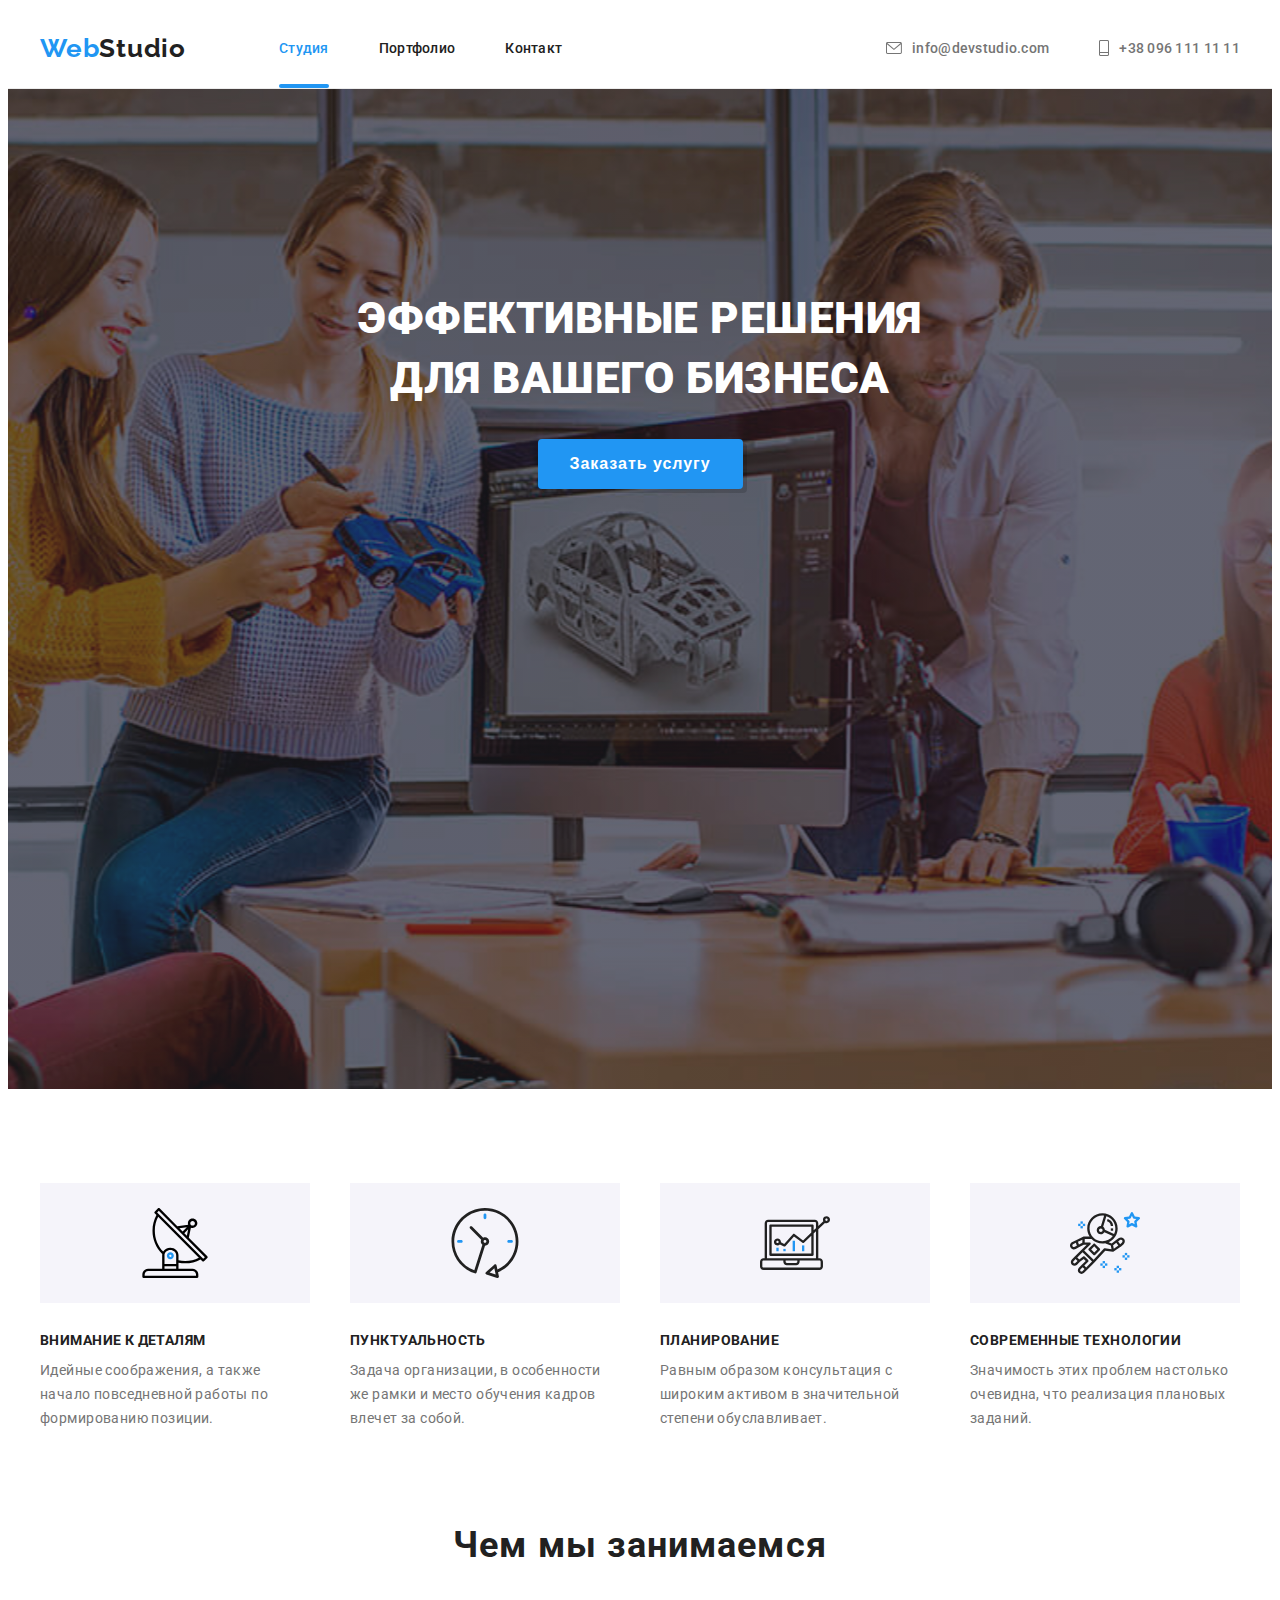
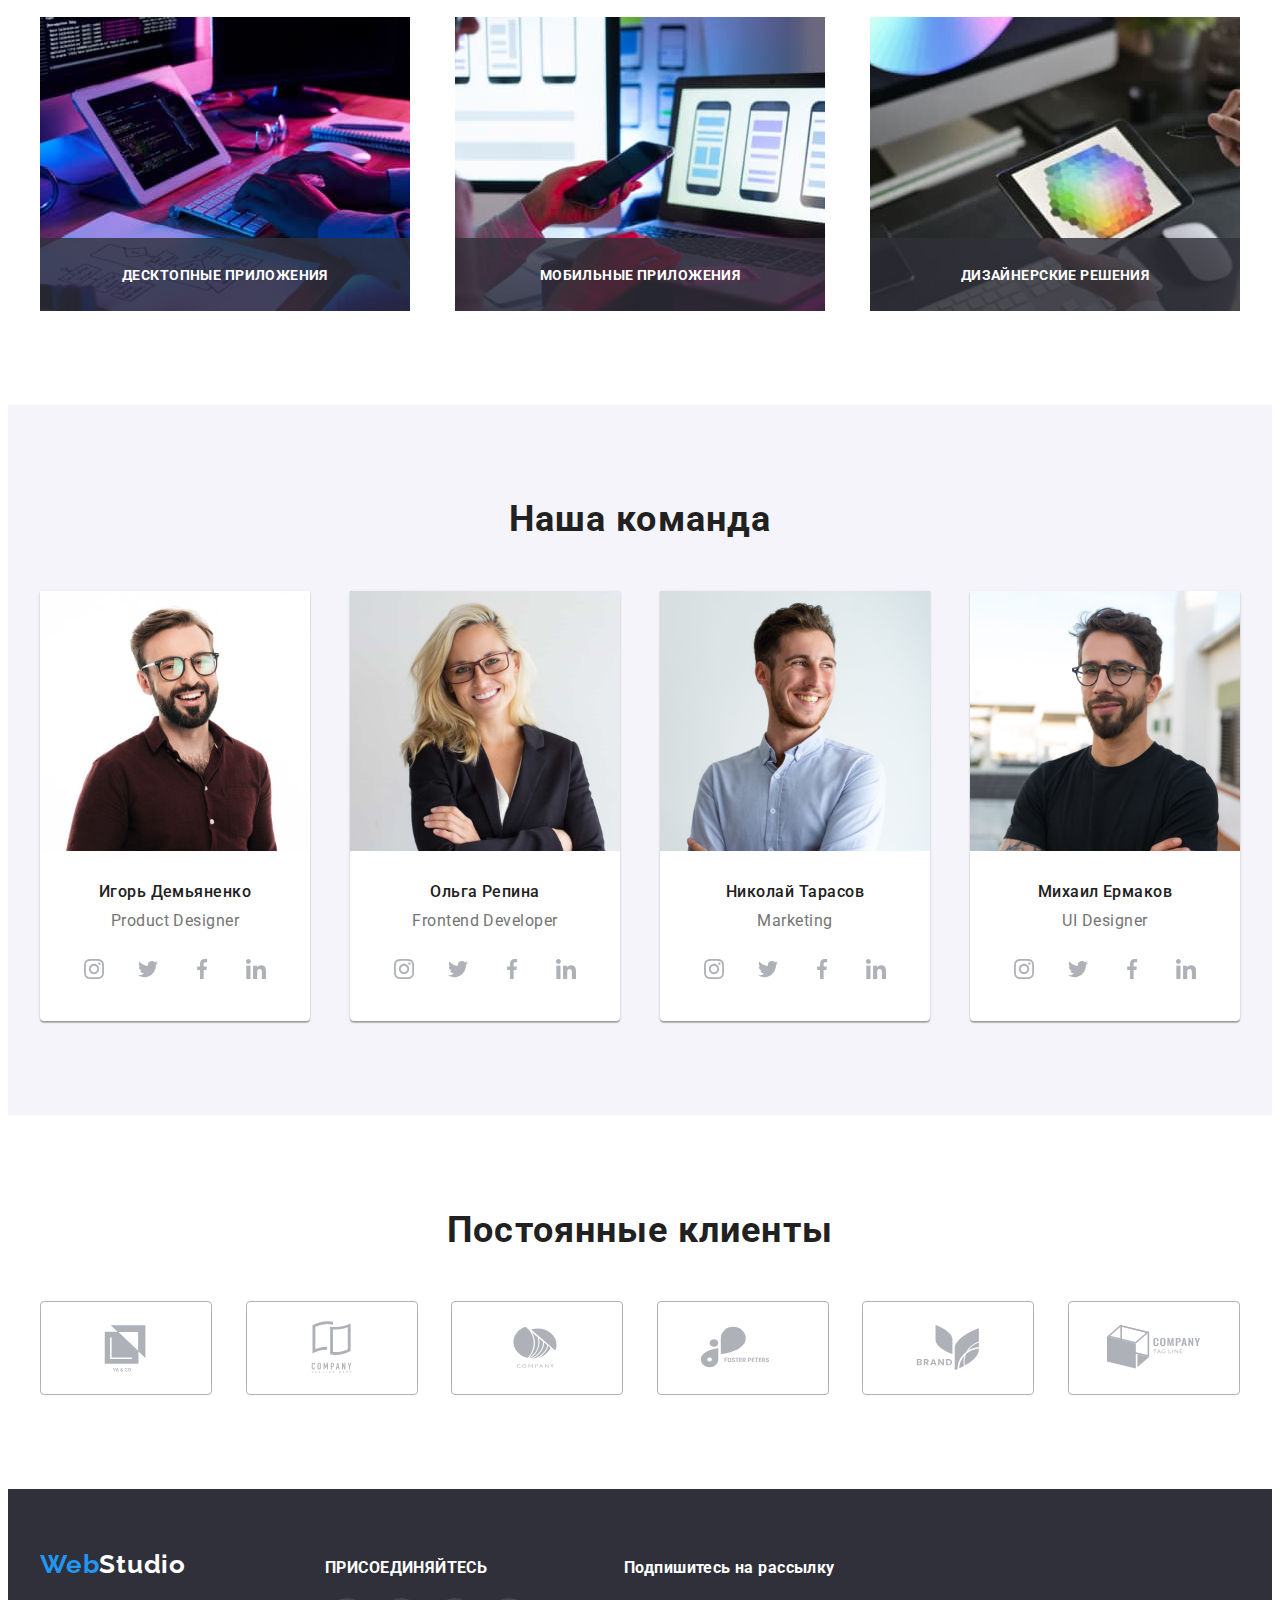
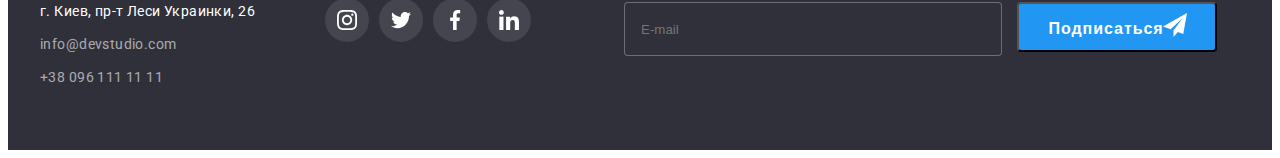
==== index.html @ 26c38c26 "2009" ====
<!DOCTYPE html>
<html lang="ru">

<head>
    <meta charset="UTF-8">
    <meta http-equiv="X-UA-Compatible" content="IE=edge">
    <meta name="viewport" content="width=device-width, initial-scale=1.0">
    <title>Студия</title>
    <link rel="preconnect" href="https://fonts.gstatic.com">
    <link
        href="https://fonts.googleapis.com/css2?family=Raleway:wght@700&family=Roboto:wght@400;500;700;900&display=swap"
        rel="stylesheet">
    <link rel="stylesheet" href="https://cdnjs.cloudflare.com/ajax/libs/modern-normalize/1.0.0/modern-normalize.min.css"
        integrity="sha512-ISS7cAi1PEhQ8jnbJpJZMd29NlhNj4AWYyLOSp2CE/CsHxTCu+r+t0D2yoJudVrd0/8fTVPUVDzY5Tvli75u/g=="
        crossorigin="anonymous" />
    <link rel="stylesheet" href="./css/styles.css">

</head>

<body class="body">
    <header class="header-line">
        <div class="container">
            <div class="header">
                <nav class="nav-header">
                    <a class="logo none-link" href="index.html"> Web<span class="logo-header">Studio</span></a>
                    <ul class="site-nav">
                        <li class="item"> <a href="./index.html" class="link-activ none-link current"> Студия </a> </li>
                        <li class="item"> <a href="./portfolio.html" class="link-activ none-link "> Портфолио </a> </li>
                        <li class="item"> <a href="" class="link-activ none-link">Контакт </a> </li>
                    </ul>
                </nav>
                <ul class="contact">
                    <li class="contact-link"> <a href="" class="link none-link">
                            <svg class="icon-h-em">
                                <use href="./images/header/iconhead.svg#icon-envelope"></use>
                            </svg>
                            info@devstudio.com
                        </a></li>

                    <li class="contact-link"> <a href="" class="link none-link">
                            <svg class="icon-h-sm">
                                <use href="./images/header/iconhead.svg#icon-Vector"></use>
                            </svg>
                            +38 096 111 11 11</a> </li>
                </ul>
            </div>
        </div>
    </header>

    <main>
        <section class="hero">

            <h1 class="hero-title">Эффективные решения <br> для вашего бизнеса </h1>
            <button class="btn-hero" type="button" data-modal-open>Заказать услугу</button>
        </section>

        <!--Особенности-->
        <section class="section">
<div class="container">
            <h2 class="visually-hidden">Особенности</h2>
           
                <ul class="list-section">
                    <li class="item-feat">
                        <div class="feat1">
                            <svg class="iconfeat">
                                <use href="./images/fet/iconfet.svg#icon-antenna-1"></use>
                            </svg>
                        </div>
                        <h3 class="section-one-title">Внимание к деталям</h3>
                        <p class="section-one-text"> Идейные соображения, а также начало повседневной работы по
                            формированию
                            позиции.</p>
                    </li>
                    <li class="item-feat">
                        <div class="feat1">
                            <svg class="iconfeat">
                                <use href="./images/fet/iconfet.svg#icon-clock-1"></use>
                            </svg>
                        </div>
                        <h3 class="section-one-title"> Пунктуальность</h3>
                        <p class="section-one-text">Задача организации, в особенности же рамки и место обучения кадров
                            влечет за собой.</p>
                    </li>
                    <li class="item-feat">
                        <div class="feat1">
                            <svg class="iconfeat">
                                <use href="./images/fet/iconfet.svg#icon-diagram-1"></use>
                            </svg>
                        </div>
                        <h3 class="section-one-title">Планирование</h3>
                        <p class="section-one-text">Равным образом консультация с широким активом в значительной степени
                            обуславливает.</p>
                    </li>
                    <li class="item-feat">
                        <div class="feat1">
                            <svg class="iconfeat">
                                <use href="./images/fet/iconfet.svg#icon-astronaut-1"></use>
                            </svg>
                        </div>
                        <h3 class="section-one-title">Современные технологии</h3>
                        <p class="section-one-text">Значимость этих проблем настолько очевидна, что реализация плановых
                            заданий.</p>
                    </li>
                </ul>
            </div>
        </section>
<!--Чем мы занимаемся-->
        <section class="section-work">
    <div class="container">

            <h2 class="section-title">Чем мы занимаемся</h2>
        
                <ul class="list-section">
                    <li class="item-overlay">
                    <img src="./images/a/img1.jpg" alt="Создание сайта" width="370" height="294">
                <p class="activities-overlay">десктопные приложения  </p>
                    </li>
                    <li class="item-overlay"> <img src="./images/a/img2.jpg" alt="Мобильная версия сайта" width="370" height="294">
                        <p class="activities-overlay">МОБИЛЬНЫЕ ПРИЛОЖЕНИЯ</p>
                            </li>
                    <li class="item-overlay"> <img src="./images/a/img3.jpg" alt="Дизайнерское оформление" width="370"
                            height="294">
                        <p class="activities-overlay">дизайнерские решения</p> </li>
                </ul>
</div>
        </section>
<!--Наша команда-->
        <section class="section-color">
<div class="container">
            <h2 class="section-title"> Наша команда</h2>
            
                <ul class="list-section">
                    <li class="item-comand"><img src="./images/ourcom/id.jpg" alt="Игорь Демьяненко" width="270"
                            height="260">
                        <div class="comand">
                            <h3 class="section-two-title">Игорь Демьяненко</h3>
                            <p class="section-three-text">Product Designer</p>
                            <ul class="list-social">
                                <li class="list-social-item">
                                    <a href="" class="list-social-link">
                                        <svg class="icon-list-social">
                                            <use href="./images/social link/iconslink.svg#icon-instagram-2"> </use>
                                        </svg>
                                    </a>
                                </li>
                                <li class="list-social-item">
                                    <a href="" class="list-social-link">
                                        <svg class="icon-list-social">
                                            <use href="./images/social link/iconslink.svg#icon-twitter-1"> </use>
                                        </svg>
                                    </a>
                                </li>
                                <li class="list-social-item">
                                    <a href="" class="list-social-link">

                                        <svg class="icon-list-social">
                                            <use href="./images/social link/iconslink.svg#icon-facebook-1"> </use>
                                        </svg></a>
                                </li>
                                <li class="list-social-item">
                                    <a href="" class="list-social-link">
                                        <svg class="icon-list-social">
                                            <use href="./images/social link/iconslink.svg#icon-linkedin-1"> </use>
                                        </svg>
                                    </a>
                                </li>
                            </ul>

                        </div>
                    </li>
                    <li class="item-comand"> <img src="./images/ourcom/op.jpg" alt="Ольга Репина" width="270"
                            height="260">
                        <div class="comand">
                            <h3 class="section-two-title"> Ольга Репина</h3>
                            <p class="section-three-text">Frontend Developer</p>
                            <ul class="list-social">
                                <li class="list-social-item">
                                    <a href="" class="list-social-link">
                                        <svg class="icon-list-social">
                                            <use href="./images/social link/iconslink.svg#icon-instagram-2"> </use>
                                        </svg>
                                    </a>
                                </li>
                                <li class="list-social-item">
                                    <a href="" class="list-social-link">
                                        <svg class="icon-list-social">
                                            <use href="./images/social link/iconslink.svg#icon-twitter-1"> </use>
                                        </svg>
                                    </a>
                                </li>
                                <li class="list-social-item">
                                    <a href="" class="list-social-link">

                                        <svg class="icon-list-social">
                                            <use href="./images/social link/iconslink.svg#icon-facebook-1"> </use>
                                        </svg></a>
                                </li>
                                <li class="list-social-item">
                                    <a href="" class="list-social-link">
                                        <svg class="icon-list-social">
                                            <use href="./images/social link/iconslink.svg#icon-linkedin-1"> </use>
                                        </svg>
                                    </a>
                                </li>
                            </ul>
                        </div>
                    </li>
                    <li class="item-comand"> <img src="./images/ourcom/nt.jpg" alt="Николай Тарасов" width="270"
                            height="260">
                        <div class="comand">
                            <h3 class="section-two-title"> Николай Тарасов</h3>
                            <p class="section-three-text">Marketing</p>
                            <ul class="list-social">
                                <li class="list-social-item">
                                    <a href="" class="list-social-link">
                                        <svg class="icon-list-social">
                                            <use href="./images/social link/iconslink.svg#icon-instagram-2"> </use>
                                        </svg>
                                    </a>
                                </li>
                                <li class="list-social-item">
                                    <a href="" class="list-social-link">
                                        <svg class="icon-list-social">
                                            <use href="./images/social link/iconslink.svg#icon-twitter-1"> </use>
                                        </svg>
                                    </a>
                                </li>
                                <li class="list-social-item">
                                    <a href="" class="list-social-link">

                                        <svg class="icon-list-social">
                                            <use href="./images/social link/iconslink.svg#icon-facebook-1"> </use>
                                        </svg></a>
                                </li>
                                         <li class="list-social-item">
                                    <a href="" class="list-social-link">
                                        <svg class="icon-list-social">
                                            <use href="./images/social link/iconslink.svg#icon-linkedin-1"> </use>
                                        </svg>
                                    </a>
                                </li>
                            </ul>
                        </div>
                    </li>
                    <li class="item-comand"> <img src="./images/ourcom/me.jpg" alt="Михаил Ермаков" width="270"
                            height="260">
                        <div class="comand">
                            <h3 class="section-two-title"> Михаил Ермаков</h3>
                            <p class="section-three-text">UI Designer</p>
                            <ul class="list-social">
                                <li class="list-social-item">
                                    <a href="" class="list-social-link">
                                        <svg class="icon-list-social">
                                            <use href="./images/social link/iconslink.svg#icon-instagram-2"> </use>
                                        </svg>
                                    </a>
                                </li>
                                <li class="list-social-item">
                                    <a href="" class="list-social-link">
                                        <svg class="icon-list-social">
                                            <use href="./images/social link/iconslink.svg#icon-twitter-1"> </use>
                                        </svg>
                                    </a>
                                </li>
                                <li class="list-social-item">
                                    <a href="" class="list-social-link">

                                        <svg class="icon-list-social">
                                            <use href="./images/social link/iconslink.svg#icon-facebook-1"> </use>
                                        </svg></a>
                                </li>
                                <li class="list-social-item">
                                    <a href="" class="list-social-link">
                                        <svg class="icon-list-social">
                                            <use href="./images/social link/iconslink.svg#icon-linkedin-1"> </use>
                                        </svg>
                                    </a>
                                </li>
                            </ul>
                        </div>
                    </li>
                </ul>

            </div>
        </section>
        <section class="section-client">
            <div class="container">
            <h2 class="client-titel">Постоянные клиенты</h2>
            <ul class="list-section-client">
                <li class="link-client"> <a href="" class="link-client-a">
                        <svg class="icon-client">
                            <use href="./images/iconclient/iconclient.svg#icon-Logo1">
                            </use>
                        </svg>
                    </a></li>
                <li class="link-client"> <a href="" class="link-client-a">
                        <svg class="icon-client">
                            <use href="./images/iconclient/iconclient.svg#icon-Logo2"></use>
                        </svg>
                    </a></li>
                <li class="link-client"> <a href="" class="link-client-a">
                        <svg class="icon-client">
                            <use href="./images/iconclient/iconclient.svg#icon-Logo3"></use>
                        </svg>
                    </a></li>
                <li class="link-client"> <a href="" class="link-client-a">
                        <svg class="icon-client">
                            <use href="./images/iconclient/iconclient.svg#icon-Logo4"></use>
                        </svg>
                    </a></li>
                <li class="link-client"> <a href="" class="link-client-a">
                        <svg class="icon-client">
                            <use href="./images/iconclient/iconclient.svg#icon-Logo5"></use>
                        </svg>

                    </a></li>
                <li class="link-client"> <a href="" class="link-client-a">
                        <svg class="icon-client">
                            <use href="./images/iconclient/iconclient.svg#icon-Logo"></use>
                        </svg>
                    </a></li>
            </ul>
</div>
        </section>
        
    </main>

    <footer class="footer">
        <div class="container-footer footer-social">

            <div>
                <a class="logo">Web<span class="logo-footer">Studio</span></a>

                <address class="address">
                    <ul class="contact-footer">
                        <li class="footer-list"> <a
                                href="https://www.google.com/maps/d/embed?mid=10uSM3H-mIU3GznYo2szRIEphczw"
                                class=" address-footer none-link">г. Киев, пр-т Леси Украинки, 26</a> </li>
                        <li class="footer-list"> <a href="" class="link-footer none-link"> info@devstudio.com</a></li>
                        <li class="footer-list"> <a href="" class="link-footer none-link"> +38 096 111 11 11 </a></li>
                    </ul>
                </address>
            </div>


            <div class="footer-social1">
                <h3 class="titel-footer-link">ПРИСОЕДИНЯЙТЕСЬ</h3>
                <ul class="list-social">

                    <li class="list-social-item">
                        <a href="" class="list-social-link">
                            <svg class="icon-list-social-footer">
                                <use href="./images/social link/iconslink.svg#icon-instagram-2"> </use>
                            </svg>
                        </a>
                    </li>
                    <li class="list-social-item">
                        <a href="" class="list-social-link">
                            <svg class="icon-list-social-footer">
                                <use href="./images/social link/iconslink.svg#icon-twitter-1"> </use>
                            </svg>
                        </a>
                    </li>
                    <li class="list-social-item">
                        <a href="" class="list-social-link">

                            <svg class="icon-list-social-footer">
                                <use href="./images/social link/iconslink.svg#icon-facebook-1"> </use>
                            </svg></a>
                    </li>
                    <li class="list-social-item">
                        <a href="" class="list-social-link">
                            <svg class="icon-list-social-footer">
                                <use href="./images/social link/iconslink.svg#icon-linkedin-1"> </use>
                            </svg>
                        </a>
                    </li>
                </ul>
            </div>
            <form class="form-sub">
                <h3 class="titel-footer-link">Подпишитесь на рассылку</h3>
                <label>
                    <input type="email" name="email" placeholder="E-mail" />
                </label>
                <button class="btn-subsckript" type="submit">Подписаться
                    <svg class="telegram-icon" width="24" height="24">
                        <use href="./images/modalstyle/modal.svg#icon-send"></use>
                    </svg>
                </button>
            </form>
        </div>

    </footer>
    <!--Модальное окно-->
    <div class="backdrop is-hidden" data-modal>
        <div class="modal">
            <button type="button" class="close-btn" data-modal-close>
                <svg class="close" width="30px" height="30px">
                    <use href="./images/close.svg#icon-close"></use>
                </svg>
            </button>
            <h2 class="title-modal">Оставьте свои данные, мы вам перезвоним</h2>
            <form action=""> </form>
        </div>
    </div>
    <!--Оформлние модального окна-->


    <!--Линк к модальному окну-->
    <script src="./js/modal.js"></script>
</body>

</html>
---- css/styles.css ----
/* цвет основного текста background: #212121;*/
/* цвет вторичного текста : #757575;*/
/* цвет акцента background: #2196F3;*/
:root {
  --primery-text-color: #212121;
  --secondary-text-color: #757575;
  --accent-text-color: #2196f3;
  --link-text-color: #ffffff;
  --background-hero-footer-color: #2f303a;
  --contact-footer-text-color: rgba(255, 255, 255, 0.6);
  --btn-portfolio-color: #f5f4fa;
  --icon-client-color: #afb1b8;
}

.body {
  font-family: Roboto, Raleway, sans-serif;
  font-style: normal;
  font-size: 16px;
  line-height: 1.36;
  letter-spacing: 0.03em;
  color: var(--primery-text-color);
  background-color: var(--link-text-color);
}
/* сброс стилей*/
h1,
h2,
h3,
h4,
h5,
h6,
p {
  margin-top: 0px;
  margin-bottom: 0px;
  padding-left: 0px;
}

ul {
  margin-top: 0px;
  margin-bottom: 0px;
  padding-left: 0px;
  list-style: none;
}
img {
  display: block;
  max-width: 100%;
  height: auto;
}

.none-link {
  text-decoration: none;
}
/*Скрытый загловок*/
.visually-hidden {
  position: absolute;
  width: 1px;
  height: 1px;
  margin: -1px;
  border: 0;
  padding: 0;

  white-space: nowrap;
  clip-path: inset(100%);
  clip: rect(0 0 0 0);
  overflow: hidden;
}

/* Шапка сайта*/
/* Стили логотипа*/

.contact {
  display: flex;
  align-items: center;
  margin-left: auto;
}

.header {
  display: flex;
  align-items: center;
  justify-content: space-between;
}
.header-line {
  border-bottom: 1px solid #ececec;
}

.logo {
  font-family: Raleway, sans-serif;
  font-weight: 700;
  font-size: 26px;
  line-height: 1.19;
  letter-spacing: 0.03em;
  color: var(--accent-text-color);
  margin-right: 93px;
}

.nav-header {
  display: flex;
  align-items: center;
  justify-content: space-between;
}
.logo-header {
  color: var(--primery-text-color);
  padding-top: 24px;
  padding-bottom: 25px;
}

.logo-footer {
  color: var(--link-text-color);
}

.container {
  width: 1200px;
  margin: 0 auto;
  padding-left: 15px;
  padding-right: 15px;
}
.site-nav .link-activ {
  font-weight: 500;
  font-size: 14px;
  line-height: 1.17;
  display: block;
  letter-spacing: 0.02em;
  color: var(--primery-text-color);
  transition: color 250ms cubic-bezier(0.4, 0, 0.2, 1), fill 250ms cubic-bezier(0.4, 0, 0.2, 1);
}
.link-activ {
  position: relative;

  padding-top: 32px;
  padding-bottom: 32px;

  display: flex;
  align-items: center;
}

.current::after {
  content: '';
  position: absolute;

  display: block;
  width: 100%;
  height: 4px;

  background-color: var(--accent-text-color);
  left: 0px;
  bottom: 0px;
  border-radius: 2px;
}

.link {
  font-weight: 500;
  font-size: 14px;
  line-height: 1.17;
  display: block;
  letter-spacing: 0.02em;
  color: var(--primery-text-color);
  padding-top: 32px;
  padding-bottom: 32px;
}

.link {
  display: flex;
  align-items: center;
}

.site-nav {
  display: flex;
  align-items: center;
  justify-content: space-between;
  margin: 0 auto;
}

.site-nav .item:not(:last-child) {
  margin-right: 50px;
}

/*Icon header*/
.icon-h-em {
  width: 16px;
  height: 12px;
  margin-right: 10px;
  fill: currentColor;
  transition: fill 250ms cubic-bezier(0.4, 0, 0.2, 1);
}
.icon-h-sm {
  width: 10px;
  height: 16px;
  margin-right: 10px;
  fill: currentColor;
  transition: fill 250ms cubic-bezier(0.4, 0, 0.2, 1);
}
.icon-h-em:hover,
.icon-h-em:focus,
.icon-h-sm:hover,
.icon-h-sm:focus {
  fill: var(--accent-text-color);
  cursor: pointer;
}

/* end icon header*/

/* icon faetcher*/
.feat1 {
  display: flex;
  align-items: center;
  justify-content: center;
  background-color: rgba(245, 244, 250, 1);
  height: 120px;
  margin-bottom: 30px;
}
.item-feat {
  width: 270px;
}

.iconfeat {
  width: 70px;
  height: 70px;
}
/* end icon faetcher*/

/* иконки соц.сетей*/
.list-social {
  display: flex;
  align-items: center;
  justify-content: center;
  width: 206px;
  margin: auto;
}
.list-social-link {
  width: 44px;
  height: 44px;
  display: flex;
  align-items: center;
  justify-content: center;
  fill: var(--icon-client-color);

  transition: fill 250ms cubic-bezier(0.4, 0, 0.2, 1), color 250ms cubic-bezier(0.4, 0, 0.2, 1),
    background-color 250ms cubic-bezier(0.4, 0, 0.2, 1),
    border-radius 250ms cubic-bezier(0.4, 0, 0.2, 1);
}
.list-social-item {
  background-color: rgba(255, 255, 255, 0.1);
  border-radius: 50%;
}
.list-social {
  margin-top: 16px;
}
.icon-list-social {
  width: 20px;
  height: 20px;
}

.list-social .list-social-item:not(:last-child) {
  margin-right: 10px;
}

.list-social-item > a:focus {
  background-color: var(--accent-text-color);
  border-radius: 50%;
  cursor: pointer;
  color: var(--link-text-color);
  fill: var(--link-text-color);
}

.list-social-link:hover {
  background-color: var(--accent-text-color);
  border-radius: 50%;
  cursor: pointer;
  color: var(--link-text-color);
  fill: var(--link-text-color);
}

/* END  иконки соц.сетей*/

.address .list-social-item .contact {
  margin: 0px;
}

.contact-link .link {
  color: var(--secondary-text-color);
  transition: color 250ms cubic-bezier(0.4, 0, 0.2, 1);
}
.contact-link:not(:first-child) {
  margin-left: 50px;
}

/* Ссылки и контакты в хедере и футере*/
.site-nav .link-activ:hover,
.site-nav .link-activ:focus,
.contact-link .link:focus,
.contact-footer .link:hover,
.contact-footer .link:focus,
.contact-link .link:hover {
  color: var(--accent-text-color);
  fill: var(--accent-text-color);
}
.site-nav .current {
  color: var(--accent-text-color);
}

/* Студия, текст и заголовки*/

.section {
  padding-bottom: 0px;
  padding-top: 94px;
}
.section-work {
  padding-bottom: 94px;
  padding-top: 94px;
}
.section-client {
  padding-bottom: 94px;
  padding-top: 94px;
}

.section-one-title {
  font-weight: 700;
  font-size: 14px;
  line-height: 1.14;
  letter-spacing: 0.03em;
  text-transform: uppercase;
}

.section-one-text {
  font-weight: 400;
  font-size: 14px;
  line-height: 1.71;
  letter-spacing: 0.03em;
  color: var(--secondary-text-color);
  margin-top: 10px;
  width: 270px;
}

.section-title {
  font-weight: 700;
  font-size: 36px;
  line-height: 1.16;
  text-align: center;
  letter-spacing: 0.03em;
  color: var(--primery-text-color);
  margin-bottom: 50px;
}
.section-two-title {
  font-weight: 500;
  font-size: 16px;
  line-height: 1.35;
  text-align: center;
  letter-spacing: 0.03em;
  color: var(--primery-text-color);
}
.list-section .item-overlay:not(:first-child) {
  margin-left: 30px;
}
.list-section .item-comand:not(:first-child) {
  margin-left: 30px;
}
.item-overlay {
  position: relative;
  display: flex;
  align-items: center;
  justify-content: center;
  width: 370px;
}
.activities-overlay {
  position: absolute;
  left: 0;
  bottom: 0;

  width: 100%;
  font-weight: 700;
  font-size: 14px;
  line-height: 1.14;
  text-align: center;
  letter-spacing: 0.03em;
  text-transform: uppercase;
  padding: 30px 0px 27px 0px;
  color: var(--link-text-color);
  background-color: rgba(47, 48, 58, 0.8);
}
/* Наша команда*/
.comand {
  padding: 30px 30px;
}
.section-color {
  background: var(--btn-portfolio-color);
  padding-bottom: 94px;
  padding-top: 94px;
}

.section-three-text {
  font-weight: 400;
  font-size: 16px;
  letter-spacing: 0.03em;
  color: var(--secondary-text-color);
  line-height: 1.18;
  text-align: center;
  margin-top: 10px;
}
.list-section {
  display: flex;
  justify-content: space-between;
  align-items: center;
}
.list-section .item-comand {
  box-shadow: 0px 1px 3px rgba(0, 0, 0, 0.12), 0px 1px 1px rgba(0, 0, 0, 0.14),
    0px 2px 1px rgba(0, 0, 0, 0.2);
  border-radius: 0px 0px 4px 4px;
  background: var(--link-text-color);
}

/* Постоянные клиенты*/
.client-titel {
  font-weight: 700;
  font-size: 36px;
  line-height: 1.17;
  text-align: center;
  letter-spacing: 0.03em;
  color: var(--primery-text-color);
  margin-bottom: 50px;
}

.list-section-client {
  display: flex;
  justify-content: space-between;
  align-items: center;
}

.list-section-client .link-client:not(:last-child) {
  margin-right: 30px;
}
.icon-client {
  width: 106px;
  height: 60px;
}

.link-client-a {
  color: var(--accent-text-color);
  width: 170px;
  height: 92px;

  display: flex;
  align-items: center;
  justify-content: center;

  fill: var(--icon-client-color);
  border: 1px solid rgba(175, 177, 184, 1);
  border-radius: 4px;

  transition: border-color 250ms cubic-bezier(0.4, 0, 0.2, 1),
    fill 250ms cubic-bezier(0.4, 0, 0.2, 1);
}
.link-client-a:hover,
.link-client-a:focus {
  fill: var(--accent-text-color);
  border-color: var(--accent-text-color);
}

/*END CLIENT*/

/* Портфолио, текст и загловки */
/*заголовок по стилю :совпадает с боди*/
.text-porfolio {
  line-height: 1.87;
  margin-top: 4px;
  font-weight: 400;
  font-size: 16px;
  letter-spacing: 0.03em;
  color: var(--secondary-text-color);
}
.title-porfolio {
  font-weight: 700;
  font-size: 18px;
  line-height: 1.71;
  letter-spacing: 0.06em;
  color: var(--primery-text-color);
}
.one-portfolio {
  display: flex;
  justify-content: center;
  margin-bottom: 50px;
  margin-left: auto;
  margin-right: auto;
}
.one-portfolio .one-portfolio-item:not(:last-child) {
  margin-right: 8px;
}
.two-portfolio {
  display: flex;
  flex-wrap: wrap;
  margin-top: -30px;
  margin-right: -30px;
}
.two-portfolio-item {
  margin-top: 30px;
  margin-right: 30px;
  flex-basis: calc((100% - 90px) / 3);
  border: 1px solid#EEEEEE;
}
.two-portfolio-a:hover,
.two-portfolio-a:focus {
  box-shadow: 1px 4px 6px 0px rgba(0, 0, 0, 0.16), 0px 4px 4px 0px rgba(0, 0, 0, 0.06),
    0px 1px 1px 0px rgba(0, 0, 0, 0.12);
}
.two-portfolio-a {
  display: block;
  color: var(--secondary-text-color);
  transition: box-shadow 250ms cubic-bezier(0.4, 0, 0.2, 1);
}
.box {
  padding: 20px 24px;
}
.section-portfolio {
  padding-bottom: 94px;
  padding-top: 94px;
}

.portfolio-overlay {
  position: relative;
  overflow: hidden;
}

.portfolio-descrp {
  position: absolute;
  top: 0px;
  left: 0px;
  width: 100%;
  height: 100%;
  background-color: var(--accent-text-color);
  color: var(--link-text-color);
  text-align: center;
  padding: 64px 23px;

  font-size: 18px;
  line-height: 1.55;
  letter-spacing: 0.03em;
  font-style: normal;

  transition: transform 250ms cubic-bezier(0.4, 0, 0.2, 1);
  transform: translateY(100%);
}

.two-portfolio-a:hover .portfolio-descrp,
.two-portfolio-a:focus .portfolio-descrp {
  transform: translateY(0%);
}
/* HERO */
.hero {
  text-align: center;
  padding-top: 200px;
  padding-bottom: 200px;
  max-width: 1600px;
  height: 600px;
  background-image: linear-gradient(to right, rgba(47, 48, 58, 0.4), rgba(47, 48, 58, 0.4)),
    url(../images/hero/Img.svg);
  background-color: var(--background-hero-footer-color);
  background-position: center;
  background-repeat: no-repeat;
  background-size: cover;
}
.hero-title {
  font-weight: 900;
  font-size: 44px;
  line-height: 1.36;
  text-transform: uppercase;
  color: var(--link-text-color);
  text-align: center;
  margin-bottom: 30px;
}

/* Footer*/
.footer {
  font-size: 14px;
  line-height: 1.71;
  letter-spacing: 0.03em;
  color: var(--link-text-color);
  background-color: var(--background-hero-footer-color);
  padding-top: 60px;
  padding-bottom: 60px;
}

.container-footer .logo {
  margin-right: 0px;
  display: block;
  margin-bottom: 20px;
}
.contact-footer .footer-list:not(:last-child) {
  margin-bottom: 9px;
}

.container-footer {
  width: 1200px;
  margin: 0 auto;
  padding-left: 15px;
  padding-right: 15px;
}
.footer-social {
  display: flex;
  align-items: baseline;
}

.link-footer {
  font-family: inherit;
  color: var(--contact-footer-text-color);
}

.address-footer {
  color: var(--link-text-color);
}
.address {
  font-style: normal;
}
.title-footer-link {
  font-weight: 700;
  font-size: 14px;
  line-height: 1.14;
  letter-spacing: 0.03em;
  text-transform: uppercase;
}

.footer-social1 {
  margin-left: 70px;
}

.icon-list-social-footer {
  fill: var(--link-text-color);
  height: 20px;
  width: 20px;
}

/*Расслыка в футере*/

.btn-subsckript {
  position: relative;

  font-weight: 700;
  font-size: 16px;
  font-weight: bold;
  line-height: 1.88;
  letter-spacing: 0.06em;
  text-align: center;
  padding: 10px 29px;
  min-width: 200px;

  width: 200px;
  height: 50px;
  color: var(--link-text-color);
  background-color: var(--accent-text-color);

  border-radius: 4px;
  box-shadow: rgba(0, 0, 0, 0.15);
  cursor: pointer;

  display: inline-flex;
  transition: background-color 250ms cubic-bezier(0.4, 0, 0.2, 1);
}
.btn-subsckript:hover,
.btn-subsckript:focus {
  background-color: #188ce8;
}

.telegram-icon {
  position: absolute;
  right: 28px;
  bottom: 13px;
  margin-left: 10px;
}

.form-sub {
  display: block;
  flex-direction: column;
  margin-left: 93px;
}
.form-sub input {
  background-color: var(--background-hero-footer-color);
  width: 358px;
  height: 50px;
  margin-top: 20px;
  margin-right: 12px;
  padding-left: 16px;

  border: 1px solid rgba(255, 255, 255, 0.3);
  box-shadow: rgba(0, 0, 0, 0.15);

  border-radius: 4px;
}
/* end рассылка*/

/* button */

.btn-hero {
  display: inline-block;
  font-size: inherit;
  font-weight: 700;
  font-size: 16px;
  line-height: 1.875;
  color: var(--link-text-color);
  background-color: var(--accent-text-color);
  align-items: center;
  text-align: center;
  letter-spacing: 0.06em;
  padding: 10px 32px;
  border: none;
  border-radius: 4px;
  box-shadow: 4px 4px 0px rgba(0, 0, 0, 0.15);

  transition: background-color 250ms cubic-bezier(0.4, 0, 0.2, 1),
    color 250ms cubic-bezier(0.4, 0, 0.2, 1), box-shadow 250ms cubic-bezier(0.4, 0, 0.2, 1);
}

.btn-portfolio {
  font-family: inherit;
  font-weight: 500;
  font-size: 16px;
  line-height: 1.62;
  text-align: center;
  cursor: pointer;
  letter-spacing: 0.03em;
  color: var(--primery-text-color);
  background-color: var(-btn-portfolio-color);
  border-radius: 4px;
  border: none;
  padding: 6px 22px;

  transition: background-color 250ms cubic-bezier(0.4, 0, 0.2, 1),
    color 250ms cubic-bezier(0.4, 0, 0.2, 1), box-shadow 250ms cubic-bezier(0.4, 0, 0.2, 1);
}

.btn-hero:hover,
.btn-hero:focus {
  background-color: #188ce8;
  box-shadow: 0px 4px 4px 0px rgba(0, 0, 0, 0.15);
  color: var(--link-text-color);
  cursor: pointer;
}
.btn-portfolio:hover,
.btn-portfolio:focus {
  color: var(--link-text-color);
  background-color: var(--accent-text-color);
  box-shadow: 0px 2px 2px 0px rgba(0, 0, 0, 0.12), 0px 1px 2px 0px rgba(0, 0, 0, 0.08),
    0px 3px 1px 0px rgba(0, 0, 0, 0.01);
  border-radius: 4px;
}

/* МОДАЛЬНОЕ ОКНО*/
.backdrop {
  position: fixed;
  top: 0;
  left: 0;

  width: 100%;
  height: 100%;

  background-color: rgba(0, 0, 0, 0.2);
  transition: opacity 250ms cubic-bezier(0.4, 0, 0.2, 1),
    visibility 250ms cubic-bezier(0.4, 0, 0.2, 1);
}

.is-hidden {
  opacity: 0;
  visibility: hidden;
  pointer-events: none;
}

.modal {
  position: absolute;
  top: 50%;
  left: 50%;
  transform: translate(-50%, -50%);

  width: 528px;
  height: 581px;
  padding: 40px;

  background-color: var(--link-text-color);
  border-radius: 4px;
  box-shadow: 0px 1px 3px rgba(0, 0, 0, 0.12), 0px 1px 1px rgba(0, 0, 0, 0.14),
    0px 2px 1px rgba(0, 0, 0, 0.2);
}
.close-btn {
  position: absolute;
  top: 14px;
  right: 14px;

  width: 30px;
  height: 30px;
  border-radius: 50%;
  cursor: pointer;

  background-color: var(--link-text-color);
  border: 1px solid var(--icon-client-color);
}

.close {
  position: absolute;
  top: 50%;
  left: 50%;
  transform: translate(-50%, -50%);
}
.title-modal {
  font-weight: 700;
  font-size: 20px;
  font-weight: normal;
  line-height: 1.17;
  letter-spacing: 0.03em;
  text-align: center;
  /padding: 0px;
  /min-width: 0px;
}
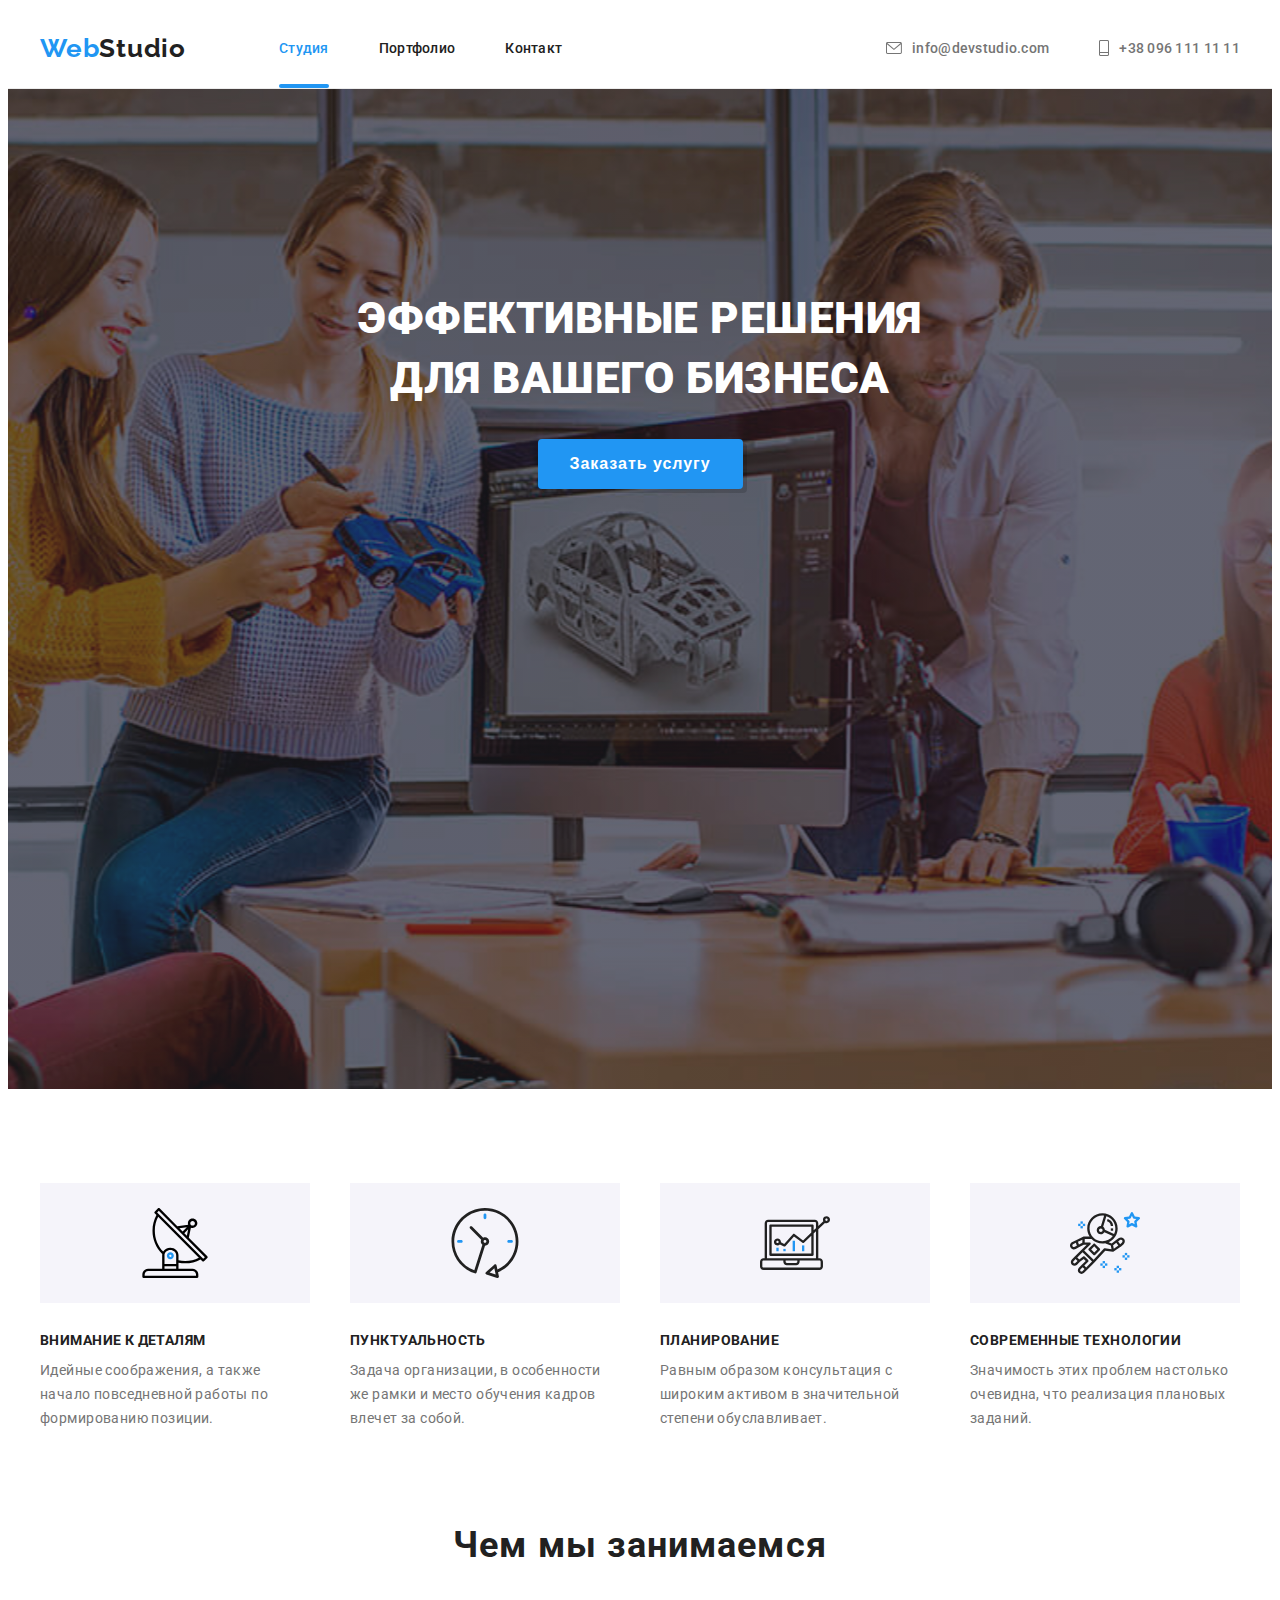
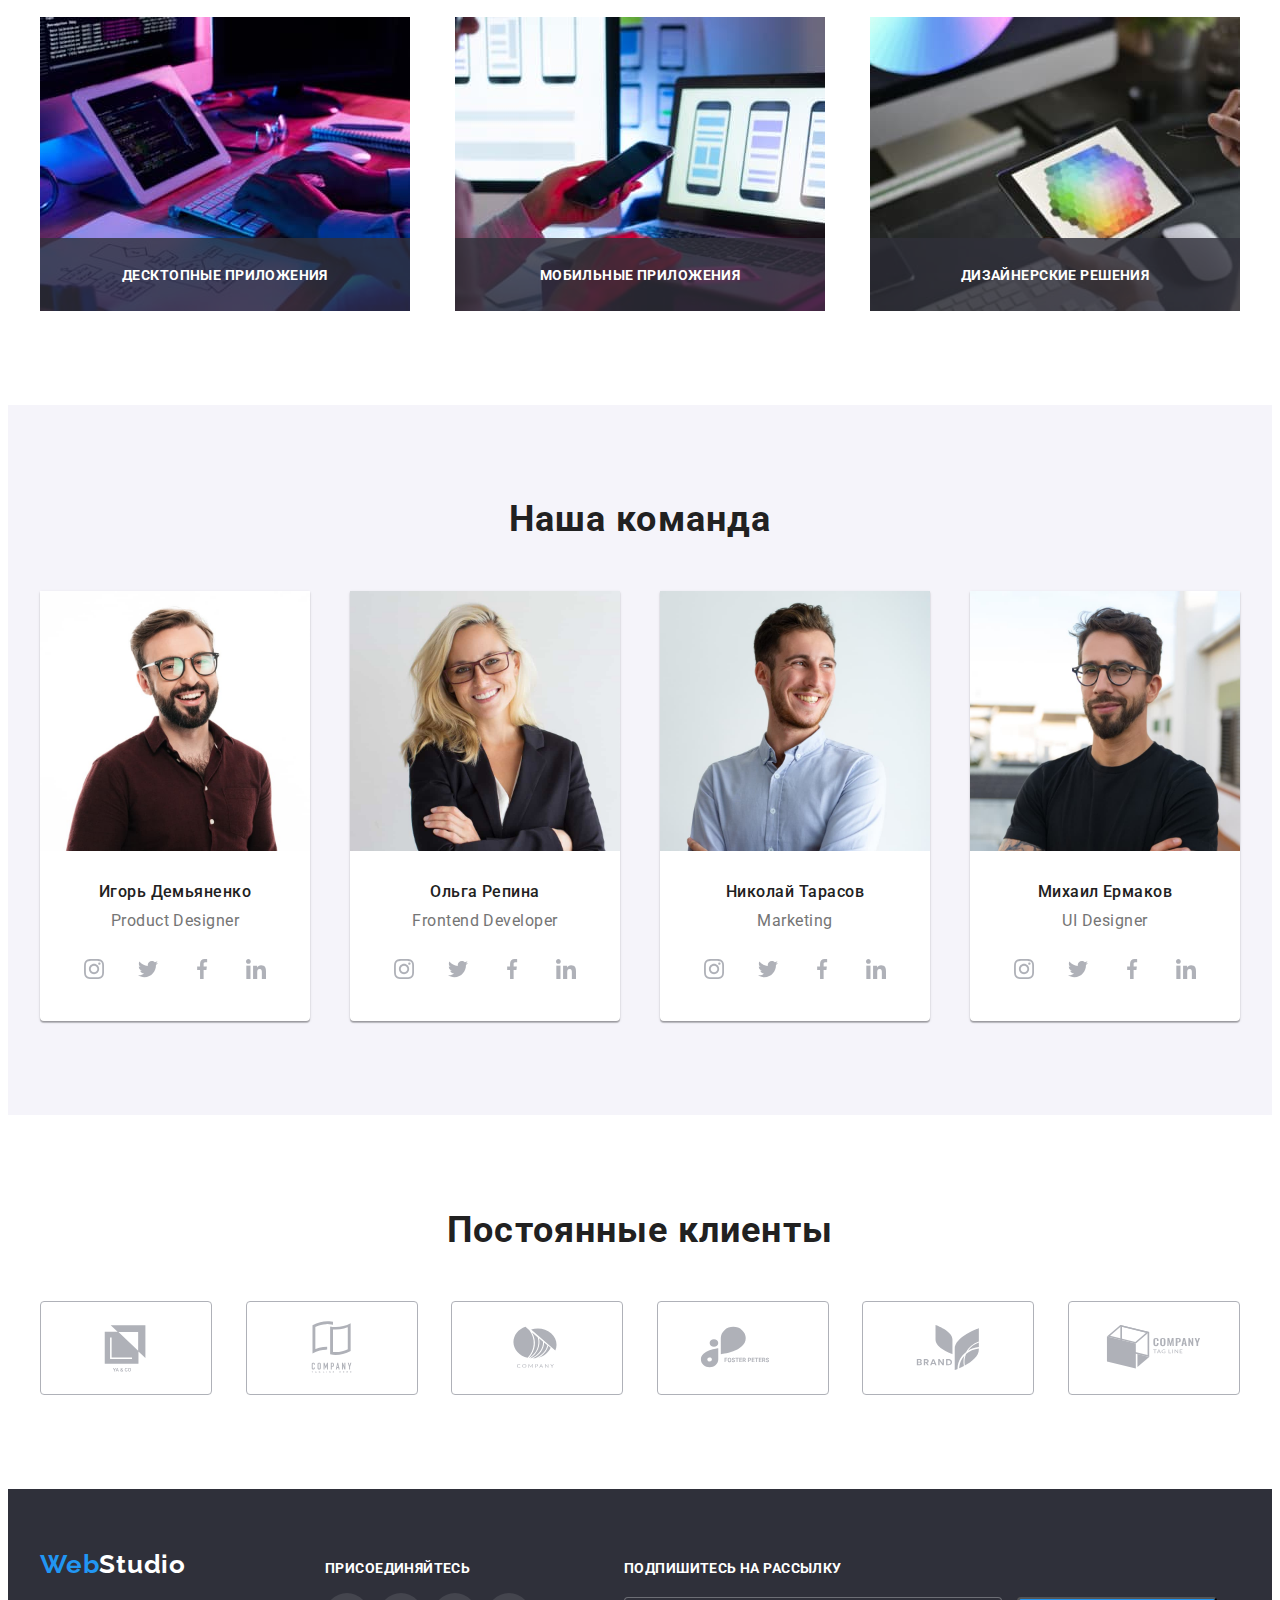
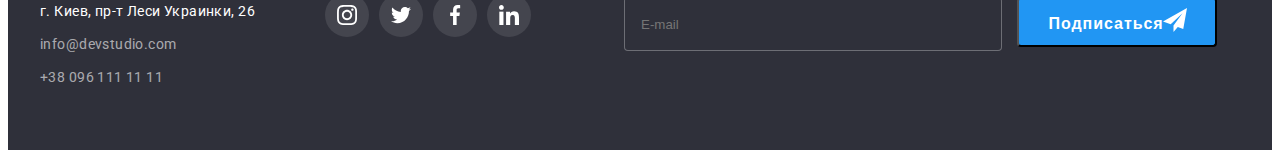
==== commit 4c6c537b: "120621" ====
--- a/index.html
+++ b/index.html
@@ -344,7 +344,7 @@
 
 
             <div class="footer-social1">
-                <h3 class="titel-footer-link">ПРИСОЕДИНЯЙТЕСЬ</h3>
+                <h3 class="title-footer-link">ПРИСОЕДИНЯЙТЕСЬ</h3>
                 <ul class="list-social">
 
                     <li class="list-social-item">
@@ -378,13 +378,13 @@
                 </ul>
             </div>
             <form class="form-sub">
-                <h3 class="titel-footer-link">Подпишитесь на рассылку</h3>
+                <h3 class="title-footer-link">Подпишитесь на рассылку</h3>
                 <label>
                     <input type="email" name="email" placeholder="E-mail" />
                 </label>
                 <button class="btn-subsckript" type="submit">Подписаться
                     <svg class="telegram-icon" width="24" height="24">
-                        <use href="./images/modalstyle/modal.svg#icon-send"></use>
+                        <use href="./images/modalstyle/mod.svg#icon-send"></use>
                     </svg>
                 </button>
             </form>
@@ -394,13 +394,52 @@
     <!--Модальное окно-->
     <div class="backdrop is-hidden" data-modal>
         <div class="modal">
-            <button type="button" class="close-btn" data-modal-close>
-                <svg class="close" width="30px" height="30px">
+            <button  class="close-btn" type="button" class="close-btn" data-modal-close>
+                <svg class="close" width ="30" height="30">
                     <use href="./images/close.svg#icon-close"></use>
                 </svg>
             </button>
             <h2 class="title-modal">Оставьте свои данные, мы вам перезвоним</h2>
-            <form action=""> </form>
+            <form  class ="form-modal"> 
+                <div class="form-field">
+                <label for="name"> Имя        </label>
+                    <input class="form-input" type="text" name="name" id="name" autocomplete="off">
+                    <svg class="icon-form">
+                    <use href="./images/modalstyle/mod.svg#icon-person" ></use></svg>
+                </div>
+                <div class="form-field">
+                    <l abel for="phone"> Телефон </label>
+                    <input class="form-input" type="tel" name="tel" id="phone"  autocomplete="off">
+                    <svg class="icon-form">
+                        <use href="./images/modalstyle/mod.svg#icon-phone"></use>
+                    </svg>
+                </div>
+                <div class="form-field">
+                    <label for="email"> Почта</label>
+                    <input class="form-input" type="email" name="email" id="email"  autocomplete="off">
+                    <svg  class="icon-form">
+                        <use href="./images/modalstyle/mod.svg#icon-email" ></use>
+                    </svg>
+                </div>
+                <div class="form-field-com">
+            <label for="comment">Комментарий</label>
+            <textarea class="form-comment" name="comment" id="comment" rows="10" placeholder="Введите текст" ></textarea>
+            </div>
+                    <div class="policy">
+                        <label class="policy-check">
+                            <input class="checkbox-hidden" type="checkbox" name="policy" />
+                            <span class="check-box"></span>
+                    
+                            Соглашаюсь с рассылкой и принимаю&#160;
+                            <a class="terms" href="">Условия договора </a>
+                        </label>
+                    </div>
+        
+            <div class=" btn-com">
+
+            <button type="button" class="btn-form">Отправить</button>
+    </div>
+        </form>
         </div>
     </div>
     <!--Оформлние модального окна-->
--- a/css/styles.css
+++ b/css/styles.css
@@ -10,6 +10,7 @@
   --contact-footer-text-color: rgba(255, 255, 255, 0.6);
   --btn-portfolio-color: #f5f4fa;
   --icon-client-color: #afb1b8;
+  --btn-activ-color: #188ce8;
 }
 
 .body {
@@ -592,6 +593,7 @@
   padding-left: 15px;
   padding-right: 15px;
 }
+
 .footer-social {
   display: flex;
   align-items: baseline;
@@ -654,7 +656,7 @@
 }
 .btn-subsckript:hover,
 .btn-subsckript:focus {
-  background-color: #188ce8;
+  background-color: var(--btn-activ-color);
 }
 
 .telegram-icon {
@@ -665,7 +667,7 @@
 }
 
 .form-sub {
-  display: block;
+  display: inline-block;
   flex-direction: column;
   margin-left: 93px;
 }
@@ -726,7 +728,7 @@
 
 .btn-hero:hover,
 .btn-hero:focus {
-  background-color: #188ce8;
+  background-color: var(--btn-activ-color);
   box-shadow: 0px 4px 4px 0px rgba(0, 0, 0, 0.15);
   color: var(--link-text-color);
   cursor: pointer;
@@ -764,7 +766,7 @@
   position: absolute;
   top: 50%;
   left: 50%;
-  transform: translate(-50%, -50%);
+  transform: translate(-50%, -50%) scale(1);
 
   width: 528px;
   height: 581px;
@@ -777,8 +779,8 @@
 }
 .close-btn {
   position: absolute;
-  top: 14px;
-  right: 14px;
+  top: 8px;
+  right: 8px;
 
   width: 30px;
   height: 30px;
@@ -795,13 +797,210 @@
   left: 50%;
   transform: translate(-50%, -50%);
 }
+.close-btn:hover,
+.close-btn:focus {
+  color: var(--accent-text-color);
+  fill: var(--accent-text-color);
+}
+/*.close:hover,
+.close:focus {
+  color: var(--accent-text-color);
+  fill: var(--accent-text-color);
+}*/
+
 .title-modal {
   font-weight: 700;
   font-size: 20px;
+  line-height: 1.17;
+  letter-spacing: 0.03em;
+  text-align: center;
+  margin-bottom: 12px;
+}
+
+.form-modal {
+  position: relative;
+}
+.form-field {
+  position: relative;
+
+  margin-bottom: 10px;
+
+  display: flex;
+  flex-direction: column;
+  align-items: flex-start;
+  justify-content: center;
+}
+.form-input:focus {
+  border-color: var(--accent-text-color);
+  outline: none;
+}
+
+.form-field:focus-within .icon-form {
+  fill: var(--accent-text-color);
+}
+.form-comment:focus {
+  border-color: var(--accent-text-color);
+  outline: none;
+}
+
+.form-input {
+  width: 448px;
+  height: 40px;
+  cursor: pointer;
+  border: 1px solid rgba(33, 33, 33, 0.2);
+  margin-bottom: 10px;
+  padding-left: 32px;
+}
+.form-input:focus {
+  border-color: var(--accent-text-color);
+  outline: none;
+}
+
+.form-comment {
   font-weight: normal;
+  font-size: 14px;
   line-height: 1.17;
-  letter-spacing: 0.03em;
-  text-align: center;
-  /padding: 0px;
-  /min-width: 0px;
-}
+  letter-spacing: 0.01em;
+  color: var(--secondary-text-color);
+  padding: 16px 12px;
+  width: 448px;
+  height: 120px;
+  resize: none;
+
+  border: 1px solid rgba(33, 33, 33, 0.2);
+}
+
+.btn-form {
+  width: 200px;
+  height: 50px;
+  border-radius: 4px;
+
+  background-color: var(--accent-text-color);
+  color: var(--link-text-color);
+  text-align: center;
+  font-weight: bold;
+  font-size: 16px;
+  line-height: 1.88;
+  letter-spacing: 0.06em;
+  box-shadow: rgba(0, 0, 0, 0.15);
+
+  border-radius: 4px;
+  border: none;
+  cursor: pointer;
+  transition: background-color 250ms cubic-bezier(0.4, 0, 0.2, 1),
+    box-shadow 250ms cubic-bezier(0.4, 0, 0.2, 1);
+}
+
+.btn-form:hover,
+.btn-form:focus {
+  background-color: var(--btn-activ-color);
+  box-shadow: rgba(0, 0, 0, 0.15);
+  border-radius: 4px;
+}
+.btn-com {
+  display: flex;
+  align-items: center;
+  justify-content: center;
+  margin-top: 30px;
+}
+
+.form-field label {
+  margin-bottom: 4px;
+  font-weight: normal;
+  font-size: 12px;
+  line-height: 1.16;
+  letter-spacing: 0.01em;
+  color: var(--secondary-text-color);
+  border-radius: 4px;
+}
+
+.icon-form {
+  position: absolute;
+  left: 12px;
+  top: 30px;
+
+  width: 18px;
+  height: 18px;
+}
+
+.form-field-com {
+  position: relative;
+  width: 448px;
+  height: 138px;
+  margin-bottom: 10px;
+
+  display: flex;
+  flex-direction: column;
+  align-items: flex-start;
+  justify-content: center;
+}
+
+.form-field-com label {
+  margin-bottom: 4px;
+  font-weight: normal;
+  font-size: 12px;
+  line-height: 1.16;
+  letter-spacing: 0.01em;
+  color: var(--secondary-text-color);
+}
+.policy {
+  display: flex;
+  align-items: center;
+  justify-content: center;
+  margin-top: 20px;
+}
+
+.terms {
+  display: inline-block;
+  color: var(--accent-text-color);
+  text-decoration-color: var(--accent-text-color);
+}
+
+.policy-check .terms:focus {
+  outline-style: solid;
+  outline-color: var(--accent-text-color);
+}
+.policy-check {
+  display: flex;
+  align-items: center;
+  justify-content: center;
+  font-weight: normal;
+  font-size: 14px;
+  line-height: 1.71;
+
+  letter-spacing: 0.03em;
+
+  color: var(--secondary-text-color);
+}
+.checkbox-hidden {
+  position: absolute;
+  appearance: none;
+  -webkit-appearance: none;
+  -moz-appearance: none;
+}
+
+.check-box {
+  display: block;
+  width: 16px;
+  height: 15px;
+  margin-right: 7px;
+
+  border: 2px solid var(--primery-text-color);
+  border-radius: 2px;
+  transition: background-color 250ms cubic-bezier(0.4, 0, 0.2, 1),
+    border-color 250ms cubic-bezier(0.4, 0, 0.2, 1);
+}
+.checkbox-hidden:checked + .check-box {
+  background-image: url(../images/iconcheck.svg);
+  background-size: cover;
+  background-repeat: no-repeat;
+  background-position: center;
+  background-origin: border-box;
+
+  background-color: var(--accent-text-color);
+  border-color: var(--accent-text-color);
+}
+
+.checkbox-hidden:focus + .check-box {
+  border-color: var(--accent-text-color);
+}
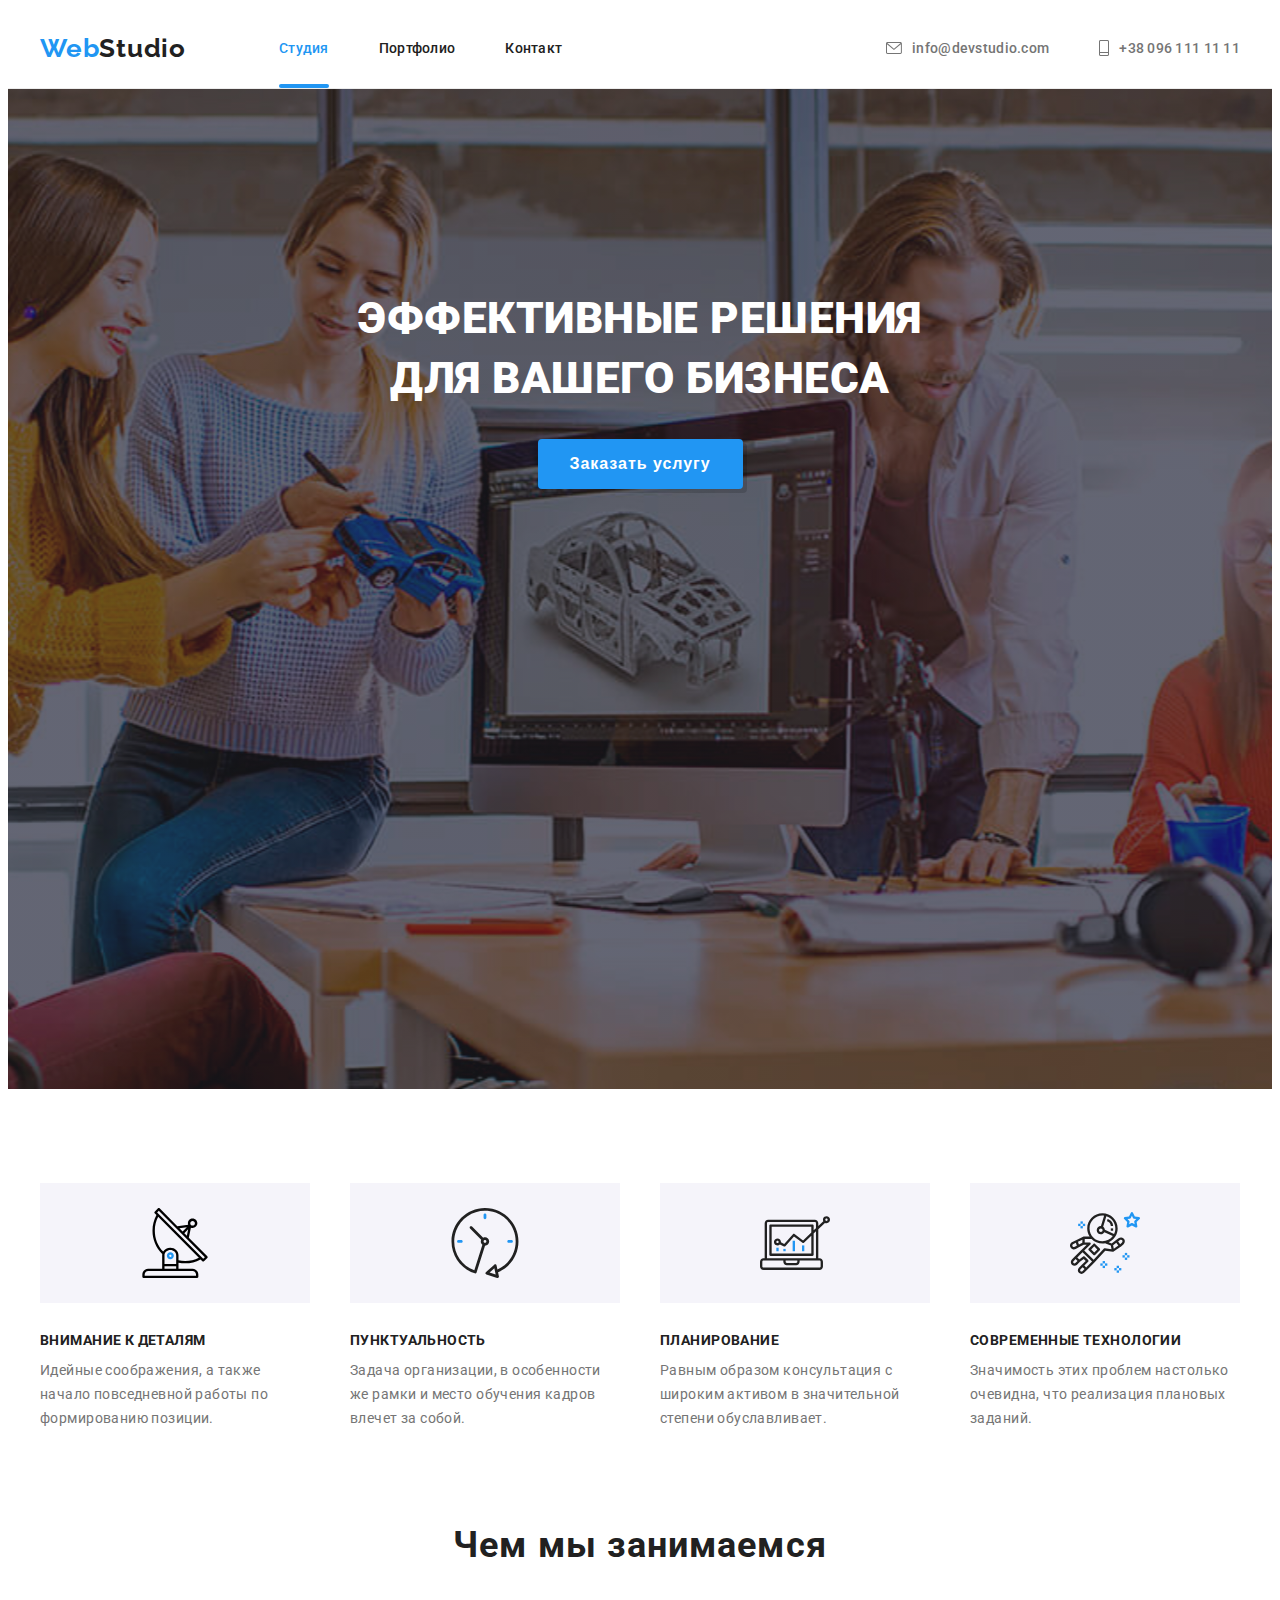
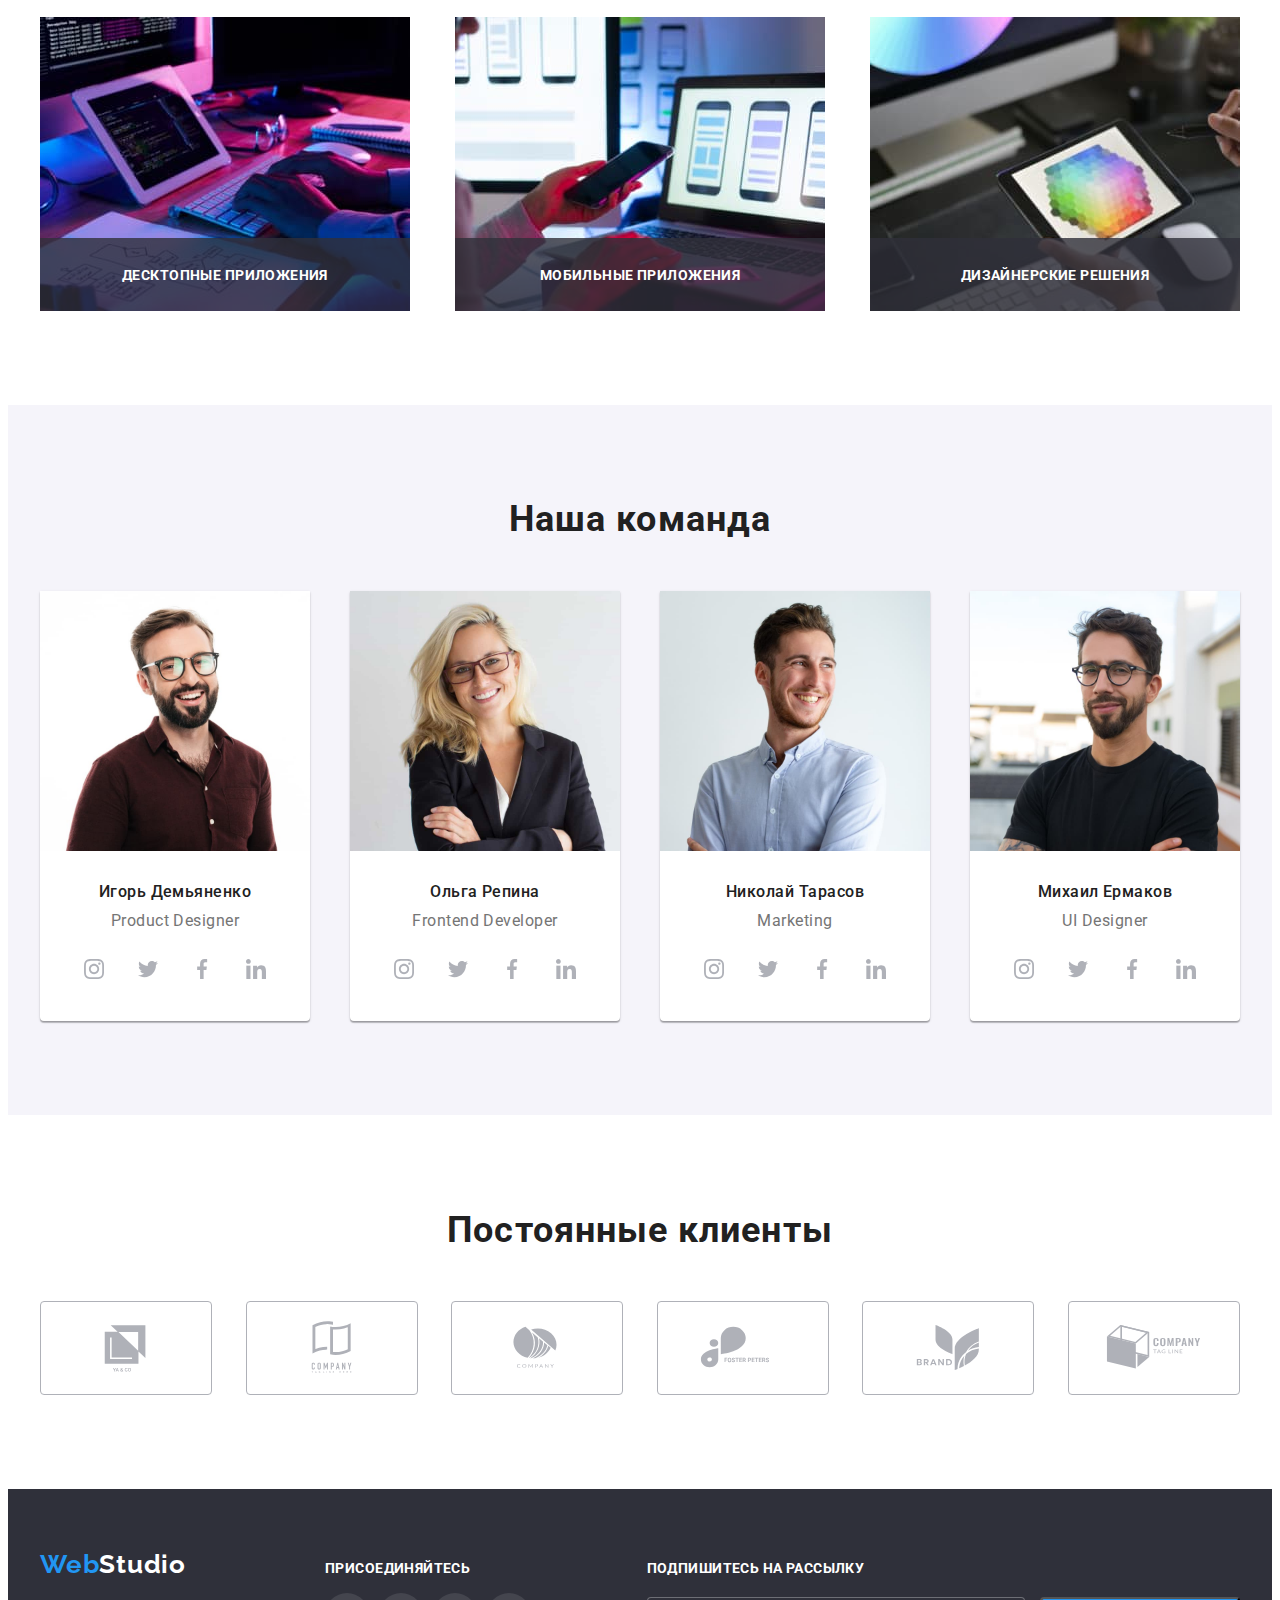
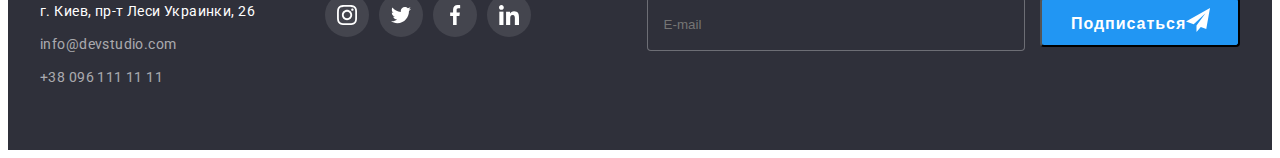
==== commit dac25b44: "120621" ====
--- a/index.html
+++ b/index.html
@@ -326,9 +326,10 @@
     </main>
 
     <footer class="footer">
-        <div class="container-footer footer-social">
-
-            <div>
+        <div class="container-footer ">
+
+            <div class="footer-social" >
+                <div >
                 <a class="logo">Web<span class="logo-footer">Studio</span></a>
 
                 <address class="address">
@@ -340,7 +341,8 @@
                         <li class="footer-list"> <a href="" class="link-footer none-link"> +38 096 111 11 11 </a></li>
                     </ul>
                 </address>
-            </div>
+                </div>
+           
 
 
             <div class="footer-social1">
@@ -388,13 +390,14 @@
                     </svg>
                 </button>
             </form>
+            </div>
         </div>
 
     </footer>
     <!--Модальное окно-->
     <div class="backdrop is-hidden" data-modal>
         <div class="modal">
-            <button  class="close-btn" type="button" class="close-btn" data-modal-close>
+            <button  class="close-btn" type="button" data-modal-close>
                 <svg class="close" width ="30" height="30">
                     <use href="./images/close.svg#icon-close"></use>
                 </svg>
@@ -442,8 +445,7 @@
         </form>
         </div>
     </div>
-    <!--Оформлние модального окна-->
-
+  
 
     <!--Линк к модальному окну-->
     <script src="./js/modal.js"></script>
--- a/css/styles.css
+++ b/css/styles.css
@@ -610,6 +610,13 @@
 .address {
   font-style: normal;
 }
+.address-footer:focus,
+.address-footer:hover,
+.link-footer:hover,
+.link-footer:focus {
+  color: var(--accent-text-color);
+}
+
 .title-footer-link {
   font-weight: 700;
   font-size: 14px;
@@ -620,6 +627,7 @@
 
 .footer-social1 {
   margin-left: 70px;
+  margin-right: 76px;
 }
 
 .icon-list-social-footer {
@@ -640,10 +648,9 @@
   letter-spacing: 0.06em;
   text-align: center;
   padding: 10px 29px;
-  min-width: 200px;
-
   width: 200px;
   height: 50px;
+
   color: var(--link-text-color);
   background-color: var(--accent-text-color);
 
@@ -665,11 +672,14 @@
   bottom: 13px;
   margin-left: 10px;
 }
-
+/*.left-footer {
+  width: 231px;
+}
+*/
 .form-sub {
   display: inline-block;
   flex-direction: column;
-  margin-left: 93px;
+  margin-left: auto;
 }
 .form-sub input {
   background-color: var(--background-hero-footer-color);
@@ -802,11 +812,6 @@
   color: var(--accent-text-color);
   fill: var(--accent-text-color);
 }
-/*.close:hover,
-.close:focus {
-  color: var(--accent-text-color);
-  fill: var(--accent-text-color);
-}*/
 
 .title-modal {
   font-weight: 700;
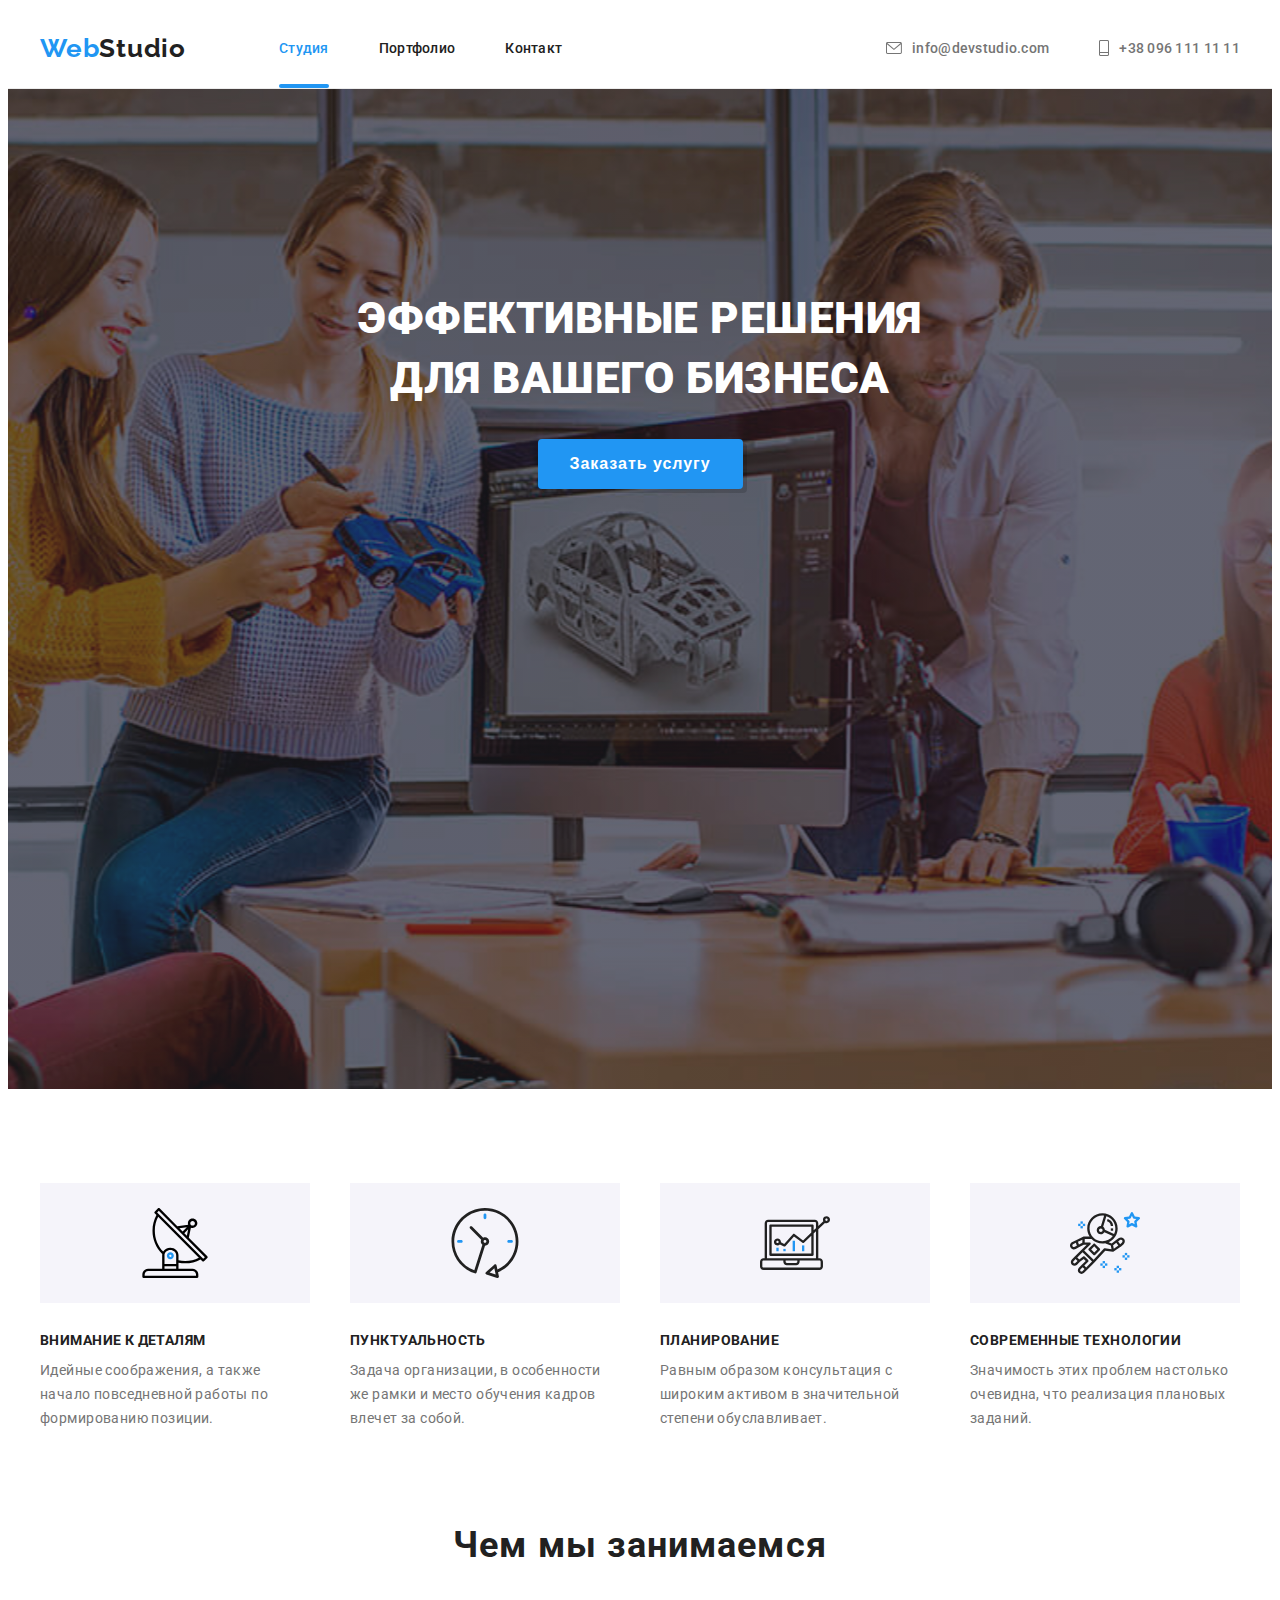
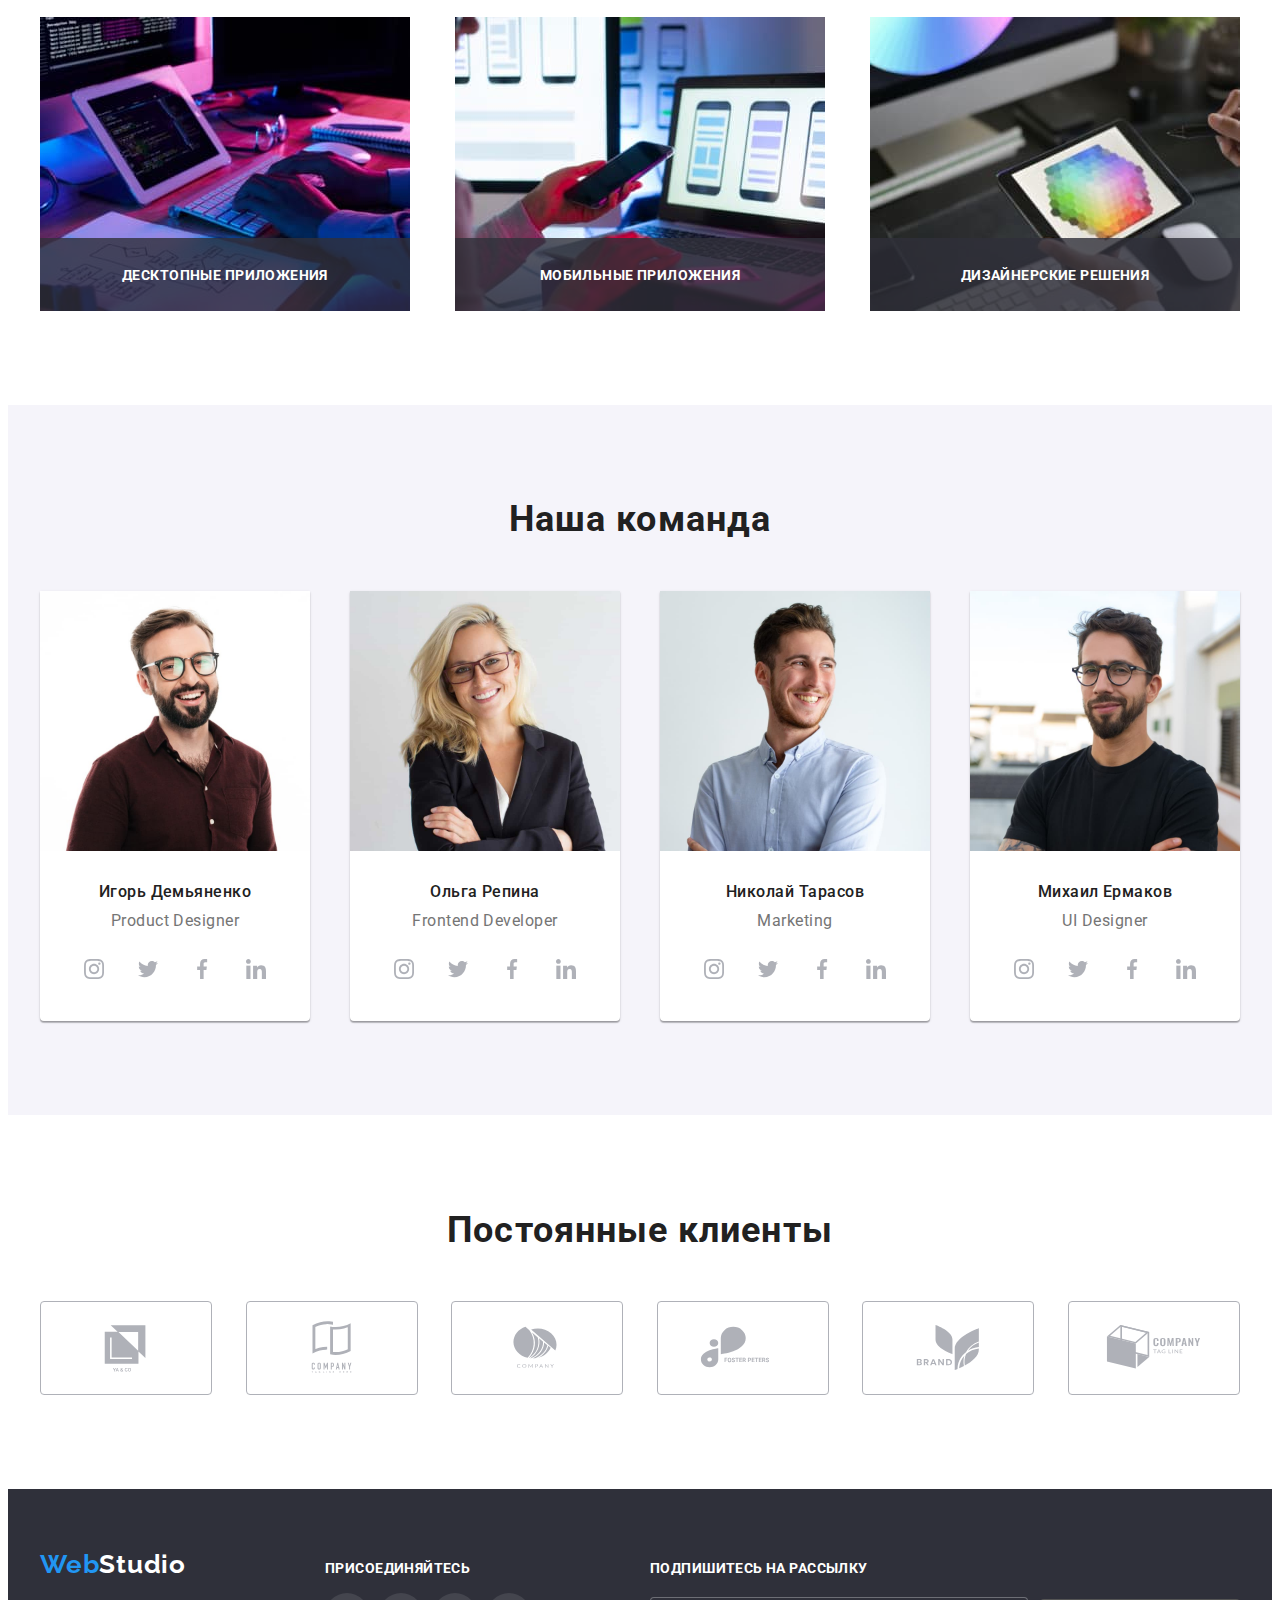
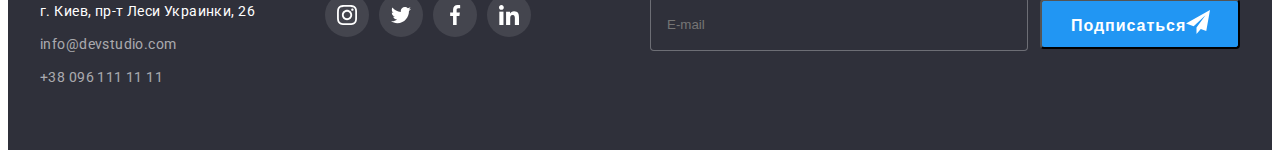
==== commit d8aeeb1d: "120621" ====
--- a/index.html
+++ b/index.html
@@ -381,6 +381,7 @@
             </div>
             <form class="form-sub">
                 <h3 class="title-footer-link">Подпишитесь на рассылку</h3>
+                <div class="subs">
                 <label>
                     <input type="email" name="email" placeholder="E-mail" />
                 </label>
@@ -389,6 +390,8 @@
                         <use href="./images/modalstyle/mod.svg#icon-send"></use>
                     </svg>
                 </button>
+            </div>
+
             </form>
             </div>
         </div>
@@ -411,7 +414,7 @@
                     <use href="./images/modalstyle/mod.svg#icon-person" ></use></svg>
                 </div>
                 <div class="form-field">
-                    <l abel for="phone"> Телефон </label>
+                    <label for="phone"> Телефон </label>
                     <input class="form-input" type="tel" name="tel" id="phone"  autocomplete="off">
                     <svg class="icon-form">
                         <use href="./images/modalstyle/mod.svg#icon-phone"></use>
--- a/css/styles.css
+++ b/css/styles.css
@@ -650,6 +650,7 @@
   padding: 10px 29px;
   width: 200px;
   height: 50px;
+  margin-top: 20px;
 
   color: var(--link-text-color);
   background-color: var(--accent-text-color);
@@ -672,10 +673,7 @@
   bottom: 13px;
   margin-left: 10px;
 }
-/*.left-footer {
-  width: 231px;
-}
-*/
+
 .form-sub {
   display: inline-block;
   flex-direction: column;
@@ -694,6 +692,10 @@
 
   border-radius: 4px;
 }
+.subs {
+  display: inline-flex;
+  align-items: center;
+}
 /* end рассылка*/
 
 /* button */
@@ -779,7 +781,6 @@
   transform: translate(-50%, -50%) scale(1);
 
   width: 528px;
-  height: 581px;
   padding: 40px;
 
   background-color: var(--link-text-color);
@@ -850,11 +851,10 @@
 
 .form-input {
   width: 448px;
-  height: 40px;
+
   cursor: pointer;
   border: 1px solid rgba(33, 33, 33, 0.2);
-  margin-bottom: 10px;
-  padding-left: 32px;
+  border-radius: 4px;
 }
 .form-input:focus {
   border-color: var(--accent-text-color);
@@ -871,6 +871,7 @@
   width: 448px;
   height: 120px;
   resize: none;
+  border-radius: 4px;
 
   border: 1px solid rgba(33, 33, 33, 0.2);
 }
@@ -922,7 +923,7 @@
 .icon-form {
   position: absolute;
   left: 12px;
-  top: 30px;
+  top: 19px;
 
   width: 18px;
   height: 18px;
